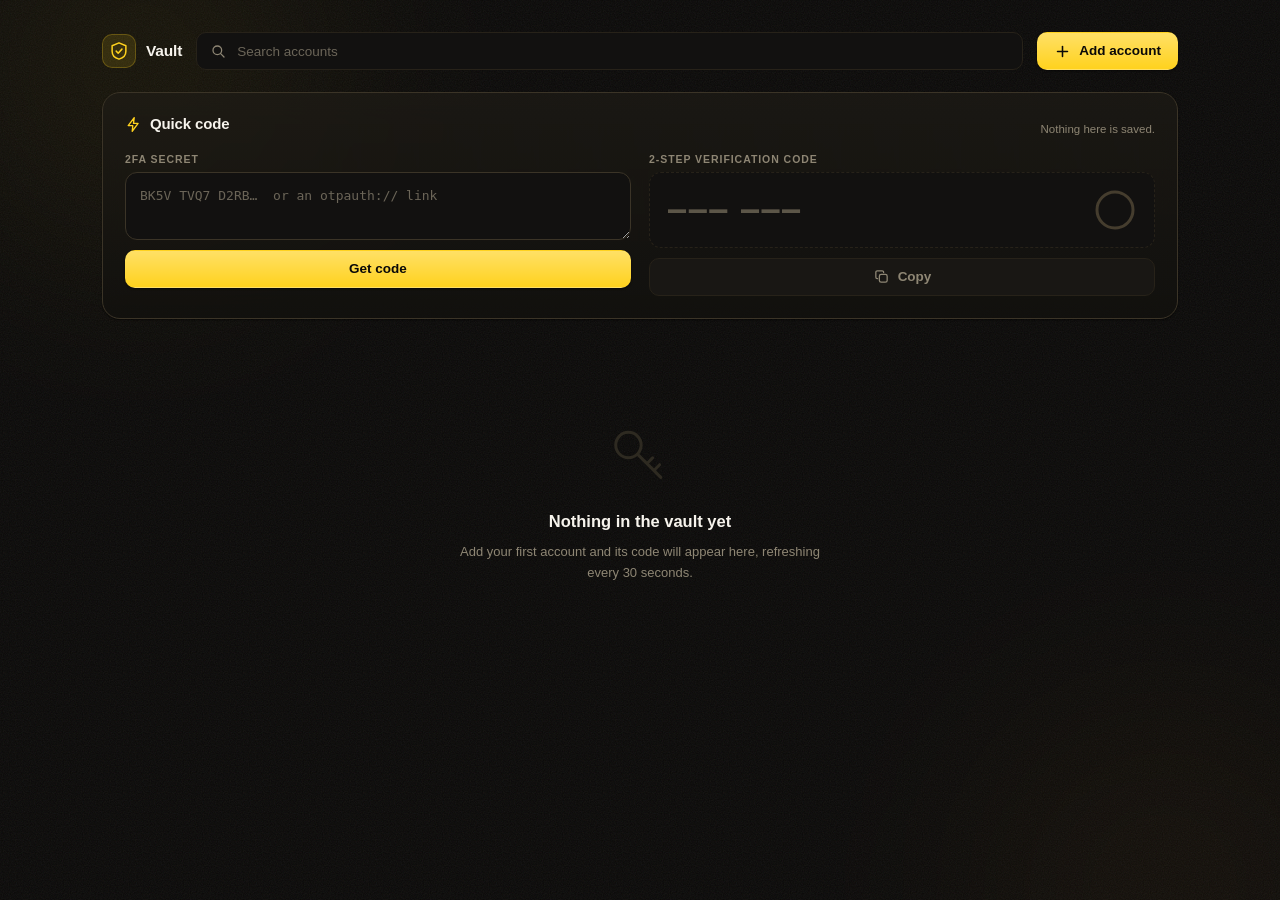
==== app.html @ 2c4a3809 "Add files via upload" ====
<!doctype html>
<html lang="en" data-theme="dark">
<head>
<meta charset="utf-8" />
<meta name="viewport" content="width=device-width, initial-scale=1, viewport-fit=cover" />
<meta name="color-scheme" content="dark" />
<meta name="referrer" content="no-referrer" />
<!-- Nothing here loads or sends anything. The CSP says so out loud so it stays
     that way: no remote scripts, no fonts, no images, and connect-src 'none'
     means a stray fetch() would be blocked by the browser, not just absent. -->
<meta http-equiv="Content-Security-Policy"
      content="default-src 'none'; script-src 'self'; style-src 'self'; img-src 'self' data:; connect-src 'none'; base-uri 'none'; form-action 'none'" />
<title>Vault — your 2FA codes</title>
<link rel="stylesheet" href="app.css" />
</head>
<body>

<!-- Ambient field. Two slow-drifting accent orbs and a grain wash: enough to
     stop a near-black page reading as flat, dim enough not to compete with the
     one thing on screen that is actually yellow. -->
<div class="ambient" aria-hidden="true">
  <span class="ambient__orb ambient__orb--a"></span>
  <span class="ambient__orb ambient__orb--b"></span>
  <span class="ambient__grain"></span>
</div>

<!-- ══ APP ═══════════════════════════════════════════════════════════════ -->
<div id="app" class="app">

  <header class="top">
    <a class="brand brand--link" href="index.html" title="Back to home">
      <span class="brand__mark" aria-hidden="true">
        <svg viewBox="0 0 32 32" fill="none"><path d="M16 3 27 7.5v8.9c0 6.6-4.5 10.9-11 12.6C9.5 27.3 5 23 5 16.4V7.5L16 3Z" stroke="currentColor" stroke-width="2.4" stroke-linejoin="round"/><path d="m11.5 16.2 3.2 3.3 6-6.5" stroke="currentColor" stroke-width="2.4" stroke-linecap="round" stroke-linejoin="round"/></svg>
      </span>
      <span class="brand__name">Vault</span>
    </a>

    <label class="search">
      <svg viewBox="0 0 24 24" fill="none" aria-hidden="true"><circle cx="11" cy="11" r="6.5" stroke="currentColor" stroke-width="1.9"/><line x1="16" y1="16" x2="21" y2="21" stroke="currentColor" stroke-width="1.9" stroke-linecap="round"/></svg>
      <input id="search" type="search" placeholder="Search accounts" spellcheck="false" />
    </label>

    <div class="top__actions">
      <button class="btn btn--primary" id="add-open">
        <svg viewBox="0 0 24 24" fill="none" aria-hidden="true"><line x1="12" y1="5" x2="12" y2="19" stroke="currentColor" stroke-width="2.2" stroke-linecap="round"/><line x1="5" y1="12" x2="19" y2="12" stroke="currentColor" stroke-width="2.2" stroke-linecap="round"/></svg>
        <span>Add account</span>
      </button>
    </div>
  </header>

  <!-- ══ QUICK CODE ══════════════════════════════════════════════════════ -->
  <!-- On the landing page itself, not behind a button. Paste a secret, get a
       code — the one thing most people arrive here to do, reachable without
       clicking anything first. Both halves are on screen from the start so the
       shape of the flow is visible before you commit to it. -->
  <section class="qp" id="quick">
    <header class="qp__head">
      <h2 class="qp__title">
        <svg viewBox="0 0 24 24" fill="none" aria-hidden="true"><path d="M13 2.5 4.5 13.5H11l-.8 8 8.3-11H12l1-8Z" stroke="currentColor" stroke-width="1.9" stroke-linejoin="round"/></svg>
        Quick code
      </h2>
      <span class="qp__note">Nothing here is saved.</span>
    </header>

    <form id="quick-form" autocomplete="off">
      <div class="qp__grid">
        <div class="qp__col">
          <label class="field">
            <span class="field__label">2FA secret</span>
            <span class="field__wrap">
              <textarea id="q-secret" class="field__input field__input--area" rows="2" spellcheck="false"
                        placeholder="BK5V TVQ7 D2RB…  or an otpauth:// link"></textarea>
            </span>
          </label>
          <button class="btn btn--primary btn--block" id="q-submit" type="submit">Get code</button>
        </div>

        <div class="qp__col">
          <span class="field__label">2-step verification code</span>
          <div class="qout is-idle" id="q-out">
            <div class="qout__row">
              <div class="code code--big" id="q-code"></div>
              <div class="ring" id="q-ring">
                <svg viewBox="0 0 42 42">
                  <circle class="ring__track" cx="21" cy="21" r="18" fill="none" stroke-width="3"/>
                  <circle class="ring__bar" cx="21" cy="21" r="18" fill="none" stroke-width="3" stroke-dasharray="113.09733552923255" stroke-dashoffset="0"/>
                </svg>
                <span class="ring__n"></span>
              </div>
            </div>
            <!-- Width comes from a class, not a style attribute: this page's CSP
                 sets style-src 'self', which drops inline style attributes. -->
            <button type="button" class="btn btn--primary btn--block" id="q-copy" disabled>
              <svg viewBox="0 0 24 24" fill="none" aria-hidden="true"><rect x="9" y="9" width="11" height="11" rx="2.5" stroke="currentColor" stroke-width="1.8"/><path d="M15 6.5V6a2 2 0 0 0-2-2H6a2 2 0 0 0-2 2v7a2 2 0 0 0 2 2h.5" stroke="currentColor" stroke-width="1.8" stroke-linecap="round"/></svg>
              <span id="q-copy-label">Copy</span>
            </button>
          </div>
        </div>
      </div>

      <p class="err" id="q-err" role="alert" hidden></p>
    </form>
  </section>

  <h2 class="sectionhead" id="saved-head">Saved accounts</h2>
  <main class="grid" id="grid"></main>

  <div class="empty" id="empty" hidden>
    <div class="empty__art" aria-hidden="true">
      <!-- A key, not a padlock. The padlock that was here implied the app locks,
           which it no longer does — the icon was promising a screen that
           doesn't exist. -->
      <svg viewBox="0 0 64 64" fill="none"><circle cx="22" cy="26" r="11" stroke="currentColor" stroke-width="2.6"/><path d="m30 34 20 20M44 48l5-5M38 42l5-5" stroke="currentColor" stroke-width="2.6" stroke-linecap="round"/></svg>
    </div>
    <h2 id="empty-title">Nothing in the vault yet</h2>
    <p id="empty-sub">Add your first account and its code will appear here, refreshing every 30 seconds.</p>
  </div>

</div>

<!-- ══ ADD SHEET ═════════════════════════════════════════════════════════ -->
<div class="scrim" id="scrim" hidden></div>
<section class="sheet" id="sheet" hidden role="dialog" aria-modal="true" aria-labelledby="sheet-title">
  <form id="add-form" autocomplete="off">
    <header class="sheet__head">
      <h2 id="sheet-title">Add account</h2>
      <button type="button" class="btn btn--icon btn--ghost" id="add-close" aria-label="Close">
        <svg viewBox="0 0 24 24" fill="none" aria-hidden="true"><line x1="6" y1="6" x2="18" y2="18" stroke="currentColor" stroke-width="2.2" stroke-linecap="round"/><line x1="18" y1="6" x2="6" y2="18" stroke="currentColor" stroke-width="2.2" stroke-linecap="round"/></svg>
      </button>
    </header>

    <label class="field">
      <span class="field__label">Secret key or otpauth:// link</span>
      <span class="field__wrap">
        <textarea id="secret" class="field__input field__input--area" rows="2" spellcheck="false"
                  placeholder="JBSWY3DPEHPK3PXP  —  or paste the whole otpauth://totp/… link"></textarea>
      </span>
      <span class="field__hint">Spaces and lower case are fine. Pasting the link fills in the name for you.</span>
    </label>

    <div class="row">
      <label class="field">
        <span class="field__label">Service</span>
        <span class="field__wrap"><input id="issuer" class="field__input" placeholder="OpenAI" spellcheck="false" /></span>
      </label>
      <label class="field">
        <span class="field__label">Account</span>
        <span class="field__wrap"><input id="account" class="field__input" placeholder="you@example.com" spellcheck="false" /></span>
      </label>
    </div>

    <!-- Live proof the secret is right, before it is ever saved: if this shows
         a code that matches the app you are migrating from, the entry is good. -->
    <div class="preview" id="preview" data-state="idle">
      <span class="preview__label" id="preview-label">Preview</span>
      <span class="preview__code" id="preview-code">– – –  – – –</span>
    </div>

    <p class="err" id="add-err" role="alert" hidden></p>

    <footer class="sheet__foot">
      <button type="button" class="btn btn--ghost" id="add-cancel">Cancel</button>
      <button type="submit" class="btn btn--primary" id="add-save" disabled>Save to vault</button>
    </footer>
  </form>
</section>

<div class="toast" id="toast" role="status" aria-live="polite" hidden></div>

<script type="module" src="app.js"></script>
</body>
</html>
---- app.css ----
/* Vault — visual system
 *
 * Black and yellow. The rule the whole sheet follows: yellow is the only
 * chromatic thing on screen, so it always means "this is the signal" — the
 * code itself, the primary action, focus. Everything else is a warm neutral
 * ramp. Greys with a little of the accent's hue in them, not blue-leaning
 * slate, so the yellow reads as belonging to the surface rather than dropped
 * onto it.
 */

:root {
  --bg: #0a0908;
  --surface: #121110;
  --surface-2: #191714;
  --surface-3: #221f1a;
  --surface-4: #2e2a21;

  --border: #272219;
  --border-strong: #3b3427;

  --text: #f7f4ed;
  --text-dim: #bdb6a7;
  --muted: #8e8674;

  --accent: #ffd21e;
  --accent-hover: #ffe066;
  --accent-press: #e6bb00;
  --accent-soft: rgba(255, 210, 30, .12);
  --accent-mid: rgba(255, 210, 30, .24);
  --accent-ring: rgba(255, 210, 30, .38);
  --on-accent: #0a0908;

  --danger: #e0524a;
  --danger-soft: rgba(224, 82, 74, .14);

  --radius: 12px;
  --radius-lg: 18px;
  --radius-xl: 26px;

  --shadow-sm: 0 1px 2px rgba(0, 0, 0, .5);
  --shadow-md: 0 10px 30px rgba(0, 0, 0, .55);
  --shadow-pop: 0 26px 70px rgba(0, 0, 0, .7);
  --glow: 0 8px 34px rgba(255, 210, 30, .22);

  /* One easing everywhere. A single spring curve is most of why a set of
     unrelated animations reads as one product. */
  --ease: cubic-bezier(.22, 1, .36, 1);
  --ease-spring: cubic-bezier(.3, 1.4, .4, 1);

  --font: -apple-system, BlinkMacSystemFont, "Segoe UI", Roboto, "Helvetica Neue", Arial, sans-serif;
  --font-mono: ui-monospace, "SF Mono", "Cascadia Mono", "Segoe UI Mono", "Roboto Mono", Menlo, monospace;
}

* { box-sizing: border-box; }

html, body { height: 100%; }

body {
  margin: 0;
  background: var(--bg);
  color: var(--text);
  font: 400 14px/1.5 var(--font);
  -webkit-font-smoothing: antialiased;
  overflow-x: hidden;
}

/* ── Ambient field ─────────────────────────────────────────────────────── */

.ambient { position: fixed; inset: 0; z-index: 0; overflow: hidden; pointer-events: none; }

.ambient__orb {
  position: absolute;
  width: 46vmax; height: 46vmax;
  border-radius: 50%;
  filter: blur(90px);
  opacity: .5;
}
.ambient__orb--a {
  top: -18vmax; left: -12vmax;
  background: radial-gradient(circle, rgba(255, 210, 30, .16), transparent 68%);
  animation: drift-a 34s var(--ease) infinite alternate;
}
.ambient__orb--b {
  bottom: -22vmax; right: -14vmax;
  background: radial-gradient(circle, rgba(255, 160, 30, .11), transparent 68%);
  animation: drift-b 44s var(--ease) infinite alternate;
}
@keyframes drift-a { to { transform: translate3d(14vmax, 9vmax, 0) scale(1.18); } }
@keyframes drift-b { to { transform: translate3d(-12vmax, -8vmax, 0) scale(1.12); } }

/* Grain. Without it the big blurred gradients band visibly on an OLED-ish
   near-black; the noise is what breaks the banding up. */
.ambient__grain {
  position: absolute; inset: -50%;
  opacity: .16;
  background-image: url("data:image/svg+xml,%3Csvg xmlns='http://www.w3.org/2000/svg' width='120' height='120'%3E%3Cfilter id='n'%3E%3CfeTurbulence type='fractalNoise' baseFrequency='.85' numOctaves='3'/%3E%3C/filter%3E%3Crect width='120' height='120' filter='url(%23n)' opacity='.5'/%3E%3C/svg%3E");
}

/* ── Primitives ────────────────────────────────────────────────────────── */

.btn {
  position: relative;
  display: inline-flex; align-items: center; justify-content: center; gap: 8px;
  padding: 0 16px; height: 38px;
  border: 1px solid var(--border-strong);
  border-radius: 10px;
  background: var(--surface-2);
  color: var(--text);
  font: 600 13.5px/1 var(--font);
  cursor: pointer;
  overflow: hidden;
  transition: transform .18s var(--ease), background .18s var(--ease),
              border-color .18s var(--ease), box-shadow .22s var(--ease), color .18s var(--ease);
}
.btn svg { width: 17px; height: 17px; flex: none; }
.btn:hover { background: var(--surface-3); border-color: var(--accent-mid); transform: translateY(-1px); }
.btn:active { transform: translateY(0) scale(.98); }
.btn:focus-visible { outline: none; box-shadow: 0 0 0 3px var(--accent-ring); }
.btn:disabled { opacity: .4; cursor: not-allowed; transform: none; }

.btn--primary {
  background: linear-gradient(180deg, var(--accent-hover), var(--accent));
  border-color: transparent;
  color: var(--on-accent);
  box-shadow: var(--shadow-sm);
}
.btn--primary:hover:not(:disabled) {
  background: linear-gradient(180deg, #ffe887, var(--accent-hover));
  box-shadow: var(--glow);
}
.btn--primary:active:not(:disabled) { background: var(--accent-press); }

/* A disabled primary drops the fill entirely instead of fading it. Yellow at
   40% opacity over a dark surface turns muddy olive, which reads as a broken
   button rather than one that is simply not available yet. */
.btn--primary:disabled {
  opacity: 1;
  background: var(--surface-2);
  border-color: var(--border);
  color: var(--muted);
  box-shadow: none;
}

/* The sheen. A light band swept across on hover — the single cheapest thing
   that makes a flat fill read as a physical surface. */
.btn--primary::after {
  content: "";
  position: absolute; top: 0; bottom: 0; left: -60%;
  width: 45%;
  background: linear-gradient(100deg, transparent, rgba(255, 255, 255, .55), transparent);
  transform: skewX(-18deg);
  opacity: 0;
}
.btn--primary:hover:not(:disabled)::after { animation: sheen .75s var(--ease); }
@keyframes sheen {
  from { left: -60%; opacity: .9; }
  to   { left: 130%; opacity: 0; }
}

.btn--block { width: 100%; }
.btn--icon { width: 38px; padding: 0; }
.btn--ghost { background: transparent; border-color: var(--border); color: var(--text-dim); }
.btn--ghost:hover { background: var(--surface-2); color: var(--text); }

/* Fields */
.field { display: block; margin-bottom: 14px; }
.field__label {
  display: block; margin-bottom: 7px;
  font: 600 10.5px/1 var(--font);
  letter-spacing: .09em; text-transform: uppercase;
  color: var(--muted);
  transition: color .18s var(--ease);
}
.field:focus-within .field__label { color: var(--accent); }

.field__wrap {
  position: relative;
  display: flex; align-items: center;
  background: var(--surface);
  border: 1px solid var(--border-strong);
  border-radius: var(--radius);
  transition: border-color .18s var(--ease), box-shadow .22s var(--ease), background .18s var(--ease);
}
.field__wrap:hover { border-color: var(--surface-4); }
.field:focus-within .field__wrap {
  border-color: var(--accent);
  background: var(--surface-2);
  box-shadow: 0 0 0 4px var(--accent-soft);
}

.field__input {
  flex: 1; min-width: 0;
  padding: 0 14px; height: 44px;
  border: 0; background: none;
  color: var(--text);
  font: 400 14px/1 var(--font);
}
.field__input:focus { outline: none; }
.field__input::placeholder { color: #6b6558; }
.field__input--area {
  height: auto; padding: 13px 14px;
  font-family: var(--font-mono); font-size: 13px; line-height: 1.55;
  resize: vertical;
}
.field__hint { display: block; margin-top: 7px; font-size: 12px; color: var(--muted); }

.err {
  margin: 0 0 12px;
  padding: 9px 12px;
  border-radius: 9px;
  background: var(--danger-soft);
  border: 1px solid rgba(224, 82, 74, .3);
  color: #ffb4ae;
  font-size: 12.5px;
  animation: shake .4s var(--ease);
}
@keyframes shake {
  10%, 90% { transform: translateX(-2px); }
  30%, 70% { transform: translateX(3px); }
  50% { transform: translateX(-3px); }
}

@keyframes rise {
  from { opacity: 0; transform: translateY(18px) scale(.97); }
}

/* ── Quick code (on the page, not in a dialog) ─────────────────────────── */

.qp {
  margin-bottom: 26px;
  padding: 20px 22px 22px;
  background: linear-gradient(180deg, rgba(31, 28, 22, .7), rgba(18, 17, 14, .8));
  border: 1px solid var(--border-strong);
  border-radius: var(--radius-lg);
  box-shadow: var(--shadow-sm);
  backdrop-filter: blur(14px);
  animation: rise .5s var(--ease) both;
}

.qp__head { display: flex; align-items: baseline; justify-content: space-between; gap: 12px; margin-bottom: 16px; }
.qp__title {
  display: flex; align-items: center; gap: 8px;
  margin: 0;
  font-size: 15px; font-weight: 650; letter-spacing: -.01em;
}
.qp__title svg { width: 17px; height: 17px; color: var(--accent); }
.qp__note { font-size: 11.5px; color: var(--muted); }

/* Two columns on a desktop: the secret goes in on the left, the code comes out
   on the right. Both halves visible at once, and the panel stays short enough
   that the saved accounts below it are still on screen. */
.qp__grid { display: grid; grid-template-columns: 1fr 1fr; gap: 18px; align-items: start; }
@media (max-width: 720px) { .qp__grid { grid-template-columns: 1fr; gap: 14px; } }

.qp__col { min-width: 0; }
.qp__col .field { margin-bottom: 10px; }
.qp .err { margin: 14px 0 0; }

/* No top border or offset: this is a column beside the input now, not a
   section stacked under it. The rule left over from the stacked layout drew a
   stray line and pushed the code box below its own label. */
.qout { margin: 0; }

/* Waiting for a secret: present, clearly inert. */
.qout.is-idle .qout__row { border-color: var(--border); border-style: dashed; }
.qout.is-idle .code { color: #5c5648; }
.qout.is-idle .ring__bar { stroke: transparent; }
.qout__row {
  display: flex; align-items: center; justify-content: space-between; gap: 14px;
  /* 7px top matches .field__label's own margin-bottom, so the code box and the
     secret box beside it start on the same line. */
  margin: 7px 0 10px; padding: 16px 18px;
  background: var(--surface);
  border: 1px solid var(--accent-mid);
  border-radius: var(--radius);
}
.code--big { font-size: 34px; }

/* Same warning the cards give in their last five seconds. */
.qout.is-expiring .qout__row { border-color: rgba(224, 82, 74, .4); }
.qout.is-expiring .ring__bar { stroke: var(--danger); }
.qout.is-expiring .ring__n { color: var(--danger); }
.qout.is-expiring .ring { animation: pulse 1s ease-in-out infinite; }

/* ── App shell ─────────────────────────────────────────────────────────── */

.app { position: relative; z-index: 1; max-width: 1120px; margin: 0 auto; padding: 22px 22px 80px; }

.sectionhead {
  margin: 0 0 12px;
  font: 600 10.5px/1 var(--font);
  letter-spacing: .09em; text-transform: uppercase;
  color: var(--muted);
}
.sectionhead[hidden] { display: none; }

.top {
  display: flex; align-items: center; gap: 14px;
  padding: 10px 0 22px;
  animation: rise .5s var(--ease) both;
}

.brand { display: flex; align-items: center; gap: 10px; flex: none; }
.brand--link { text-decoration: none; color: inherit; }
.brand__mark { display: grid; place-items: center; width: 34px; height: 34px; border-radius: 10px; background: var(--accent-soft); border: 1px solid var(--accent-mid); color: var(--accent); }
.brand__mark svg { width: 20px; height: 20px; }
.brand__name { font-size: 15.5px; font-weight: 650; letter-spacing: -.01em; }

.search {
  flex: 1; min-width: 0;
  display: flex; align-items: center; gap: 9px;
  height: 38px; padding: 0 13px;
  background: var(--surface);
  border: 1px solid var(--border);
  border-radius: 10px;
  color: var(--muted);
  transition: border-color .18s var(--ease), box-shadow .22s var(--ease), background .18s var(--ease);
}
.search:focus-within { border-color: var(--accent); background: var(--surface-2); box-shadow: 0 0 0 4px var(--accent-soft); color: var(--accent); }
.search svg { width: 16px; height: 16px; flex: none; }
.search input {
  flex: 1; min-width: 0;
  border: 0; background: none; color: var(--text);
  font: 400 13.5px/1 var(--font);
}
.search input:focus { outline: none; }
.search input::placeholder { color: #6b6558; }
.search input::-webkit-search-cancel-button { -webkit-appearance: none; }

.top__actions { display: flex; gap: 8px; flex: none; }

/* On a phone all four things cannot share one row: the search box got squeezed
   to about six characters wide. Brand and buttons keep the top row; search
   takes the full width of its own row underneath. */
@media (max-width: 620px) {
  .top { flex-wrap: wrap; }
  .brand { flex: 1; }
  .search { order: 3; flex-basis: 100%; height: 40px; }
  /* Scoped to the header only — the Unlock, Get code and Copy buttons all keep
     their labels, which are the whole point of those buttons. */
  .top__actions .btn span { display: none; }   /* "Add account" becomes just the + */
  .top__actions .btn { width: 38px; padding: 0; }
}

/* ── Cards ─────────────────────────────────────────────────────────────── */

.grid {
  display: grid;
  grid-template-columns: repeat(auto-fill, minmax(292px, 1fr));
  gap: 14px;
}

.card {
  position: relative;
  padding: 16px 18px 14px;
  background: linear-gradient(180deg, rgba(29, 26, 21, .72), rgba(17, 16, 14, .82));
  border: 1px solid var(--border-strong);
  border-radius: var(--radius-lg);
  box-shadow: var(--shadow-sm);
  cursor: pointer;
  overflow: hidden;
  backdrop-filter: blur(14px);
  transition: transform .25s var(--ease), border-color .25s var(--ease), box-shadow .3s var(--ease);
  /* Staggered entrance, --i set per card in JS. */
  animation: card-in .5s var(--ease) both;
  animation-delay: calc(var(--i, 0) * 45ms);
}
@keyframes card-in { from { opacity: 0; transform: translateY(14px) scale(.98); } }

.card:hover { transform: translateY(-3px); border-color: var(--accent-mid); box-shadow: var(--shadow-md); }
.card:active { transform: translateY(-1px) scale(.995); }
.card:focus-visible { outline: none; border-color: var(--accent); box-shadow: 0 0 0 3px var(--accent-ring); }

/* A soft light that tracks the cursor — --mx/--my are written by JS on
   pointermove. Makes the card feel lit rather than merely highlighted. */
.card::before {
  content: "";
  position: absolute; inset: 0;
  background: radial-gradient(340px circle at var(--mx, 50%) var(--my, 0%), rgba(255, 210, 30, .1), transparent 62%);
  opacity: 0;
  transition: opacity .3s var(--ease);
  pointer-events: none;
}
.card:hover::before { opacity: 1; }

.card__head { display: flex; align-items: center; gap: 11px; margin-bottom: 15px; }

.card__mono {
  display: grid; place-items: center;
  width: 34px; height: 34px; flex: none;
  border-radius: 10px;
  background: var(--surface-3);
  border: 1px solid var(--border-strong);
  font: 700 12.5px/1 var(--font);
  color: var(--accent);
  letter-spacing: .02em;
}

.card__id { flex: 1; min-width: 0; }
.card__issuer {
  display: block;
  font-size: 13.5px; font-weight: 600;
  white-space: nowrap; overflow: hidden; text-overflow: ellipsis;
}
.card__acct {
  display: block;
  font-size: 11.5px; color: var(--muted);
  white-space: nowrap; overflow: hidden; text-overflow: ellipsis;
}

.card__del {
  display: grid; place-items: center;
  width: 28px; height: 28px; flex: none;
  border: 0; border-radius: 8px;
  background: none; color: var(--muted);
  cursor: pointer;
  opacity: 0;
  transition: opacity .2s var(--ease), background .2s var(--ease), color .2s var(--ease);
}
.card__del svg { width: 15px; height: 15px; }
.card:hover .card__del, .card__del:focus-visible { opacity: 1; }
.card__del:hover { background: var(--danger-soft); color: var(--danger); }
.card__del.is-arm { opacity: 1; background: var(--danger); color: #fff; width: auto; padding: 0 10px; font: 600 11px/1 var(--font); }

.card__body { display: flex; align-items: center; justify-content: space-between; gap: 14px; }

/* The code. Tabular figures and a fixed per-digit width, because a 6-digit
   number that reflows as it changes is the difference between "a readout" and
   "text that happens to be numeric". */
.code {
  display: flex; align-items: baseline; gap: 2px;
  font: 600 30px/1 var(--font-mono);
  letter-spacing: .01em;
  font-variant-numeric: tabular-nums;
  color: var(--text);
  transition: color .3s var(--ease);
}
.code__d {
  display: inline-block;
  width: .62em; text-align: center;
}
.code__gap { width: .3em; }
/* Each digit rolls independently, staggered left-to-right, so a code change
   sweeps across instead of blinking all at once. */
.code__d.is-roll { animation: roll .42s var(--ease); }
@keyframes roll {
  0%   { transform: translateY(-.42em); opacity: 0; filter: blur(3px); }
  60%  { filter: blur(0); }
  100% { transform: none; opacity: 1; }
}
/* The code itself does NOT change colour when the window is nearly up. It was
   yellow here, but yellow is this page's "normal, good" accent everywhere
   else, so it did not read as a warning — and it fought the red ring beside
   it. One warning colour, in one place: the ring. The digits stay maximally
   readable, which is what you actually need in the last two seconds. */

/* Countdown ring */
.ring { position: relative; width: 42px; height: 42px; flex: none; }
.ring svg { width: 42px; height: 42px; transform: rotate(-90deg); }
/* The track has to stay clearly visible. The bar depletes as the window runs
   out, so in the last seconds it is a stub — against an invisible track that
   reads as a rendering glitch rather than "nearly expired". */
.ring__track { stroke: #453d2e; }
.ring__bar {
  stroke: var(--accent);
  stroke-linecap: round;
  transition: stroke .3s var(--ease);
}
.card.is-expiring .ring__bar { stroke: var(--danger); }
.ring__n {
  position: absolute; inset: 0;
  display: grid; place-items: center;
  font: 600 12px/1 var(--font-mono);
  font-variant-numeric: tabular-nums;
  color: var(--text-dim);
  transition: color .3s var(--ease);
}
.card.is-expiring .ring__n { color: var(--danger); }
.card.is-expiring .ring { animation: pulse 1s ease-in-out infinite; }
@keyframes pulse { 50% { transform: scale(1.07); } }

.card__foot {
  margin-top: 12px; padding-top: 10px;
  border-top: 1px solid var(--border);
  font-size: 11px; color: var(--muted);
  display: flex; align-items: center; gap: 6px;
  transition: color .2s var(--ease);
}
.card:hover .card__foot { color: var(--text-dim); }
.card__foot svg { width: 13px; height: 13px; }

/* Copy confirmation: the whole card flashes accent once and the footer swaps
   to a tick. Feedback at the size of the thing you clicked. */
.card.is-copied { border-color: var(--accent); box-shadow: var(--glow); }
.card.is-copied .card__foot { color: var(--accent); }
.card.is-copied::after {
  content: "";
  position: absolute; inset: 0;
  background: var(--accent-soft);
  animation: flash .6s var(--ease) forwards;
  pointer-events: none;
}
@keyframes flash { to { opacity: 0; } }

/* ── Empty state ───────────────────────────────────────────────────────── */

.empty { padding: 70px 20px; text-align: center; animation: rise .5s var(--ease) both; }
.empty[hidden] { display: none; }
.empty__art { width: 74px; height: 74px; margin: 0 auto 20px; color: var(--surface-4); }
.empty__art svg { width: 100%; height: 100%; }
.empty h2 { margin: 0 0 8px; font-size: 16.5px; font-weight: 620; }
.empty p { margin: 0 auto; max-width: 380px; font-size: 13px; color: var(--muted); line-height: 1.6; }

/* ── Sheet ─────────────────────────────────────────────────────────────── */

.scrim {
  position: fixed; inset: 0; z-index: 40;
  background: rgba(6, 5, 4, .68);
  backdrop-filter: blur(4px);
  animation: fade .25s var(--ease) both;
}
.scrim[hidden] { display: none; }
@keyframes fade { from { opacity: 0; } }

.sheet {
  position: fixed; z-index: 41;
  left: 50%; top: 50%;
  width: min(520px, calc(100vw - 32px));
  max-height: calc(100dvh - 48px);
  overflow-y: auto;
  padding: 24px;
  background: linear-gradient(180deg, rgba(32, 29, 23, .96), rgba(18, 17, 15, .98));
  border: 1px solid var(--border-strong);
  border-radius: var(--radius-xl);
  box-shadow: var(--shadow-pop), inset 0 1px 0 rgba(255, 255, 255, .06);
  backdrop-filter: blur(24px);
  transform: translate(-50%, -50%);
  animation: sheet-in .42s var(--ease-spring) both;
}
.sheet[hidden] { display: none; }
@keyframes sheet-in {
  from { opacity: 0; transform: translate(-50%, calc(-50% + 22px)) scale(.95); }
}

.sheet__head { display: flex; align-items: center; justify-content: space-between; margin-bottom: 20px; }
.sheet__head h2 { margin: 0; font-size: 17px; font-weight: 650; letter-spacing: -.01em; }
.sheet__foot { display: flex; justify-content: flex-end; gap: 9px; margin-top: 20px; }

.row { display: grid; grid-template-columns: 1fr 1fr; gap: 12px; }
@media (max-width: 480px) { .row { grid-template-columns: 1fr; } }

.preview {
  display: flex; align-items: center; justify-content: space-between; gap: 12px;
  margin: 4px 0 14px; padding: 14px 16px;
  border: 1px dashed var(--border-strong);
  border-radius: var(--radius);
  background: var(--surface);
  transition: border-color .25s var(--ease), background .25s var(--ease);
}
.preview[data-state="ok"] { border-style: solid; border-color: var(--accent-mid); background: var(--accent-soft); }
.preview[data-state="bad"] { border-style: solid; border-color: rgba(224, 82, 74, .34); background: var(--danger-soft); }
.preview__label { font: 600 10.5px/1 var(--font); letter-spacing: .09em; text-transform: uppercase; color: var(--muted); }
.preview[data-state="ok"] .preview__label { color: var(--accent); }
.preview__code {
  font: 600 22px/1 var(--font-mono);
  font-variant-numeric: tabular-nums;
  letter-spacing: .06em;
  color: var(--muted);
}
.preview[data-state="ok"] .preview__code { color: var(--text); }

/* ── Toast ─────────────────────────────────────────────────────────────── */

.toast {
  position: fixed; z-index: 60;
  left: 50%; bottom: 30px;
  display: flex; align-items: center; gap: 9px;
  padding: 11px 18px;
  background: var(--surface-3);
  border: 1px solid var(--accent-mid);
  border-radius: 999px;
  box-shadow: var(--shadow-pop);
  font-size: 13px; font-weight: 550;
  transform: translateX(-50%);
  animation: toast-in .38s var(--ease-spring) both;
}
.toast[hidden] { display: none; }
.toast svg { width: 16px; height: 16px; color: var(--accent); }
@keyframes toast-in { from { opacity: 0; transform: translate(-50%, 16px) scale(.92); } }
.toast.is-out { animation: toast-out .25s var(--ease) forwards; }
@keyframes toast-out { to { opacity: 0; transform: translate(-50%, 10px) scale(.96); } }

/* ── Motion preference ─────────────────────────────────────────────────── */
/* Movement here is decorative — the countdown ring and the code text carry
   every piece of real information on their own. So it all goes. */
@media (prefers-reduced-motion: reduce) {
  *, *::before, *::after {
    animation-duration: .01ms !important;
    animation-iteration-count: 1 !important;
    transition-duration: .01ms !important;
  }
  .card:hover { transform: none; }
}
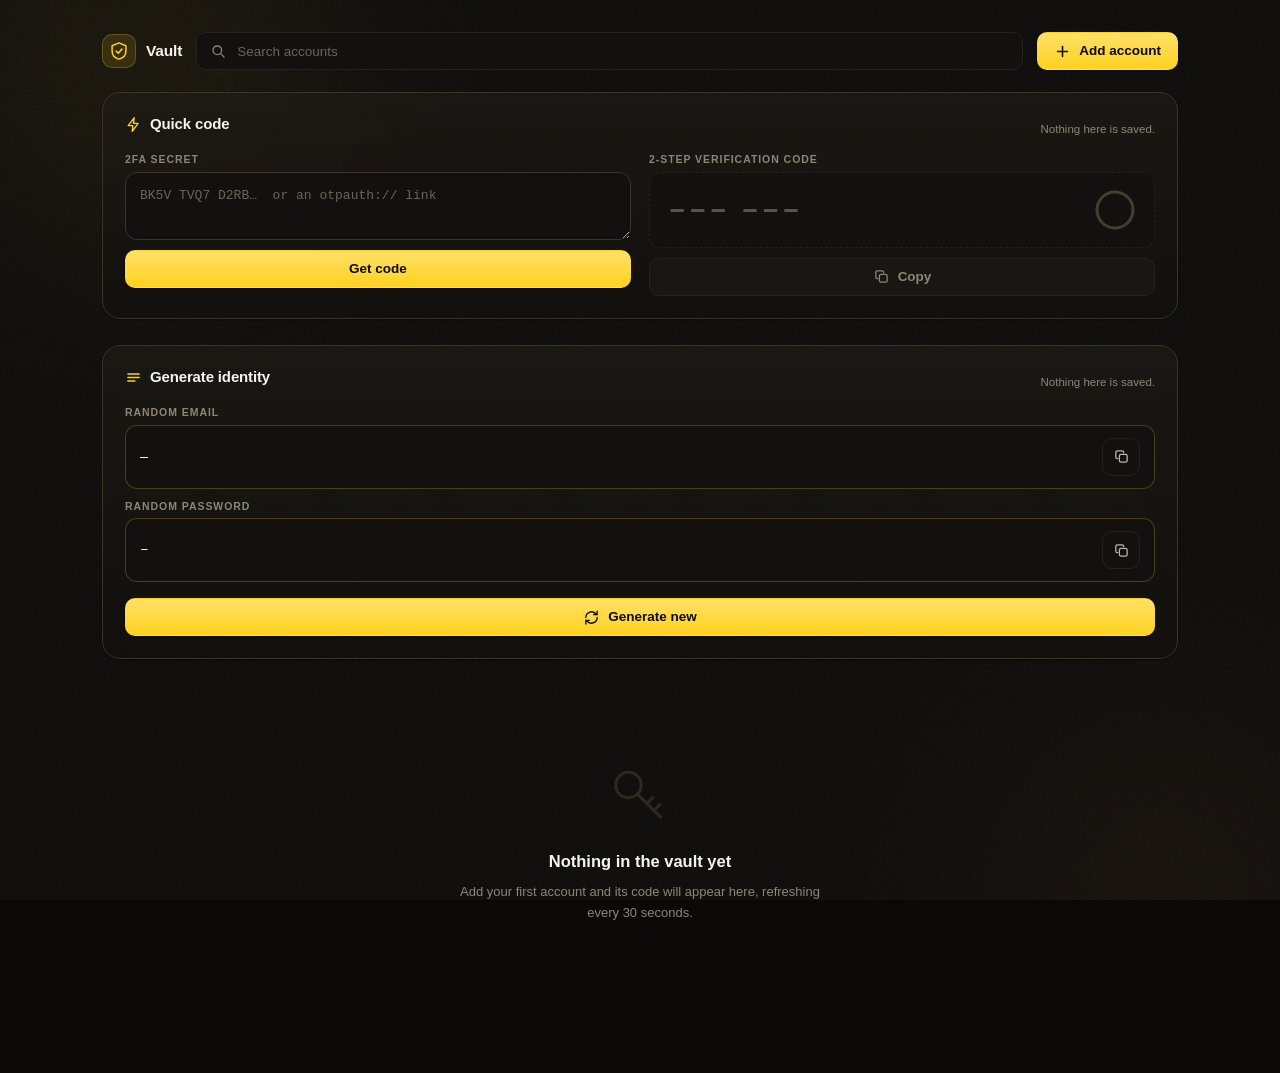
==== commit c500f961: "Update app.html" ====
--- a/app.html
+++ b/app.html
@@ -102,6 +102,44 @@
     </form>
   </section>
 
+  <!-- ══ GENERATOR ═══════════════════════════════════════════════════════ -->
+  <!-- Random email + password, for filling a signup form. Same as everything
+       else here: made locally, nothing saved, nothing sent. -->
+  <section class="qp" id="gen">
+    <header class="qp__head">
+      <h2 class="qp__title">
+        <svg viewBox="0 0 24 24" fill="none" aria-hidden="true"><path d="M4 7h16M4 12h16M4 17h10" stroke="currentColor" stroke-width="1.9" stroke-linecap="round"/></svg>
+        Generate identity
+      </h2>
+      <span class="qp__note">Nothing here is saved.</span>
+    </header>
+
+    <div class="gen__row">
+      <span class="field__label">Random email</span>
+      <div class="gen__field">
+        <span class="gen__val" id="gen-email">–</span>
+        <button type="button" class="btn btn--ghost btn--icon gen__copy" id="gen-email-copy" aria-label="Copy email">
+          <svg viewBox="0 0 24 24" fill="none" aria-hidden="true"><rect x="9" y="9" width="11" height="11" rx="2.5" stroke="currentColor" stroke-width="1.8"/><path d="M15 6.5V6a2 2 0 0 0-2-2H6a2 2 0 0 0-2 2v7a2 2 0 0 0 2 2h.5" stroke="currentColor" stroke-width="1.8" stroke-linecap="round"/></svg>
+        </button>
+      </div>
+    </div>
+
+    <div class="gen__row">
+      <span class="field__label">Random password</span>
+      <div class="gen__field">
+        <span class="gen__val gen__val--mono" id="gen-pass">–</span>
+        <button type="button" class="btn btn--ghost btn--icon gen__copy" id="gen-pass-copy" aria-label="Copy password">
+          <svg viewBox="0 0 24 24" fill="none" aria-hidden="true"><rect x="9" y="9" width="11" height="11" rx="2.5" stroke="currentColor" stroke-width="1.8"/><path d="M15 6.5V6a2 2 0 0 0-2-2H6a2 2 0 0 0-2 2v7a2 2 0 0 0 2 2h.5" stroke="currentColor" stroke-width="1.8" stroke-linecap="round"/></svg>
+        </button>
+      </div>
+    </div>
+
+    <button class="btn btn--primary btn--block" id="gen-new" type="button">
+      <svg viewBox="0 0 24 24" fill="none" aria-hidden="true"><path d="M4 12a8 8 0 0 1 13.7-5.6L20 8M20 3v5h-5M20 12a8 8 0 0 1-13.7 5.6L4 16M4 21v-5h5" stroke="currentColor" stroke-width="1.9" stroke-linecap="round" stroke-linejoin="round"/></svg>
+      Generate new
+    </button>
+  </section>
+
   <h2 class="sectionhead" id="saved-head">Saved accounts</h2>
   <main class="grid" id="grid"></main>
 
--- a/app.css
+++ b/app.css
@@ -281,6 +281,28 @@
 .qout.is-expiring .ring__bar { stroke: var(--danger); }
 .qout.is-expiring .ring__n { color: var(--danger); }
 .qout.is-expiring .ring { animation: pulse 1s ease-in-out infinite; }
+
+/* ── Generator ─────────────────────────────────────────────────────────── */
+
+.gen__row { margin-bottom: 12px; }
+.gen__field {
+  display: flex; align-items: center; gap: 8px;
+  margin-top: 7px; padding: 12px 14px;
+  background: var(--surface);
+  border: 1px solid var(--accent-mid);
+  border-radius: var(--radius);
+}
+.gen__val {
+  flex: 1; min-width: 0;
+  font-size: 14.5px; color: var(--text);
+  overflow: hidden; text-overflow: ellipsis; white-space: nowrap;
+  user-select: all;
+}
+.gen__val--mono { font-family: var(--font-mono); letter-spacing: .02em; }
+.gen__copy { flex: none; }
+.gen__copy.is-copied { border-color: var(--accent); color: var(--accent); }
+#gen-new { margin-top: 4px; }
+#gen-new svg { width: 17px; height: 17px; }
 
 /* ── App shell ─────────────────────────────────────────────────────────── */
 
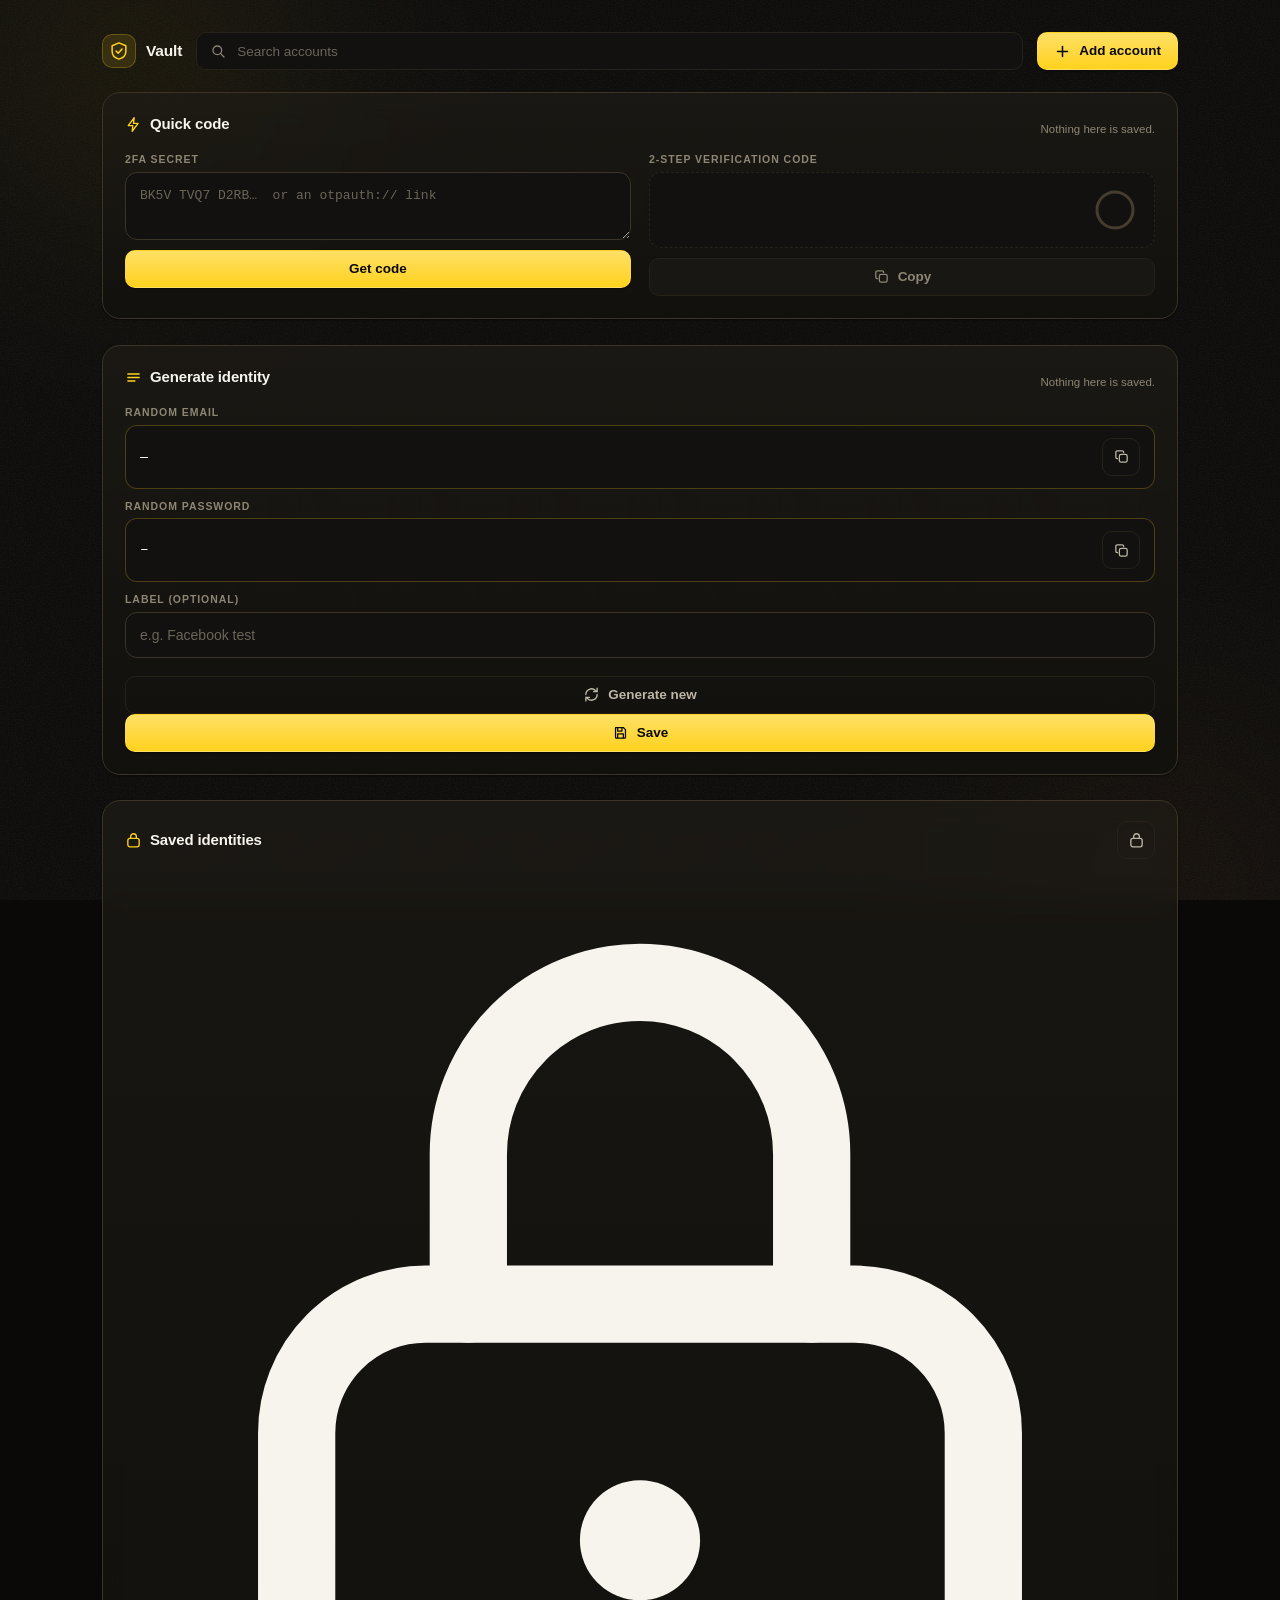
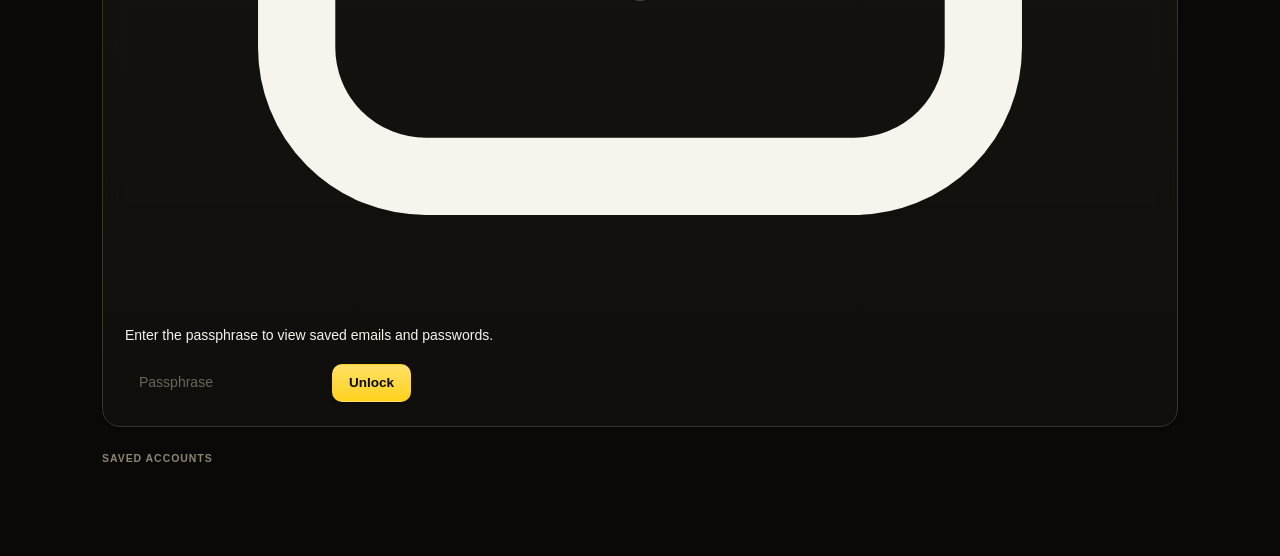
==== commit d343f947: "Update app.html" ====
--- a/app.html
+++ b/app.html
@@ -134,10 +134,53 @@
       </div>
     </div>
 
-    <button class="btn btn--primary btn--block" id="gen-new" type="button">
-      <svg viewBox="0 0 24 24" fill="none" aria-hidden="true"><path d="M4 12a8 8 0 0 1 13.7-5.6L20 8M20 3v5h-5M20 12a8 8 0 0 1-13.7 5.6L4 16M4 21v-5h5" stroke="currentColor" stroke-width="1.9" stroke-linecap="round" stroke-linejoin="round"/></svg>
-      Generate new
-    </button>
+    <label class="field">
+      <span class="field__label">Label (optional)</span>
+      <span class="field__wrap"><input id="gen-label" class="field__input" placeholder="e.g. Facebook test" spellcheck="false" /></span>
+    </label>
+
+    <div class="gen__actions">
+      <button class="btn btn--ghost btn--block" id="gen-new" type="button">
+        <svg viewBox="0 0 24 24" fill="none" aria-hidden="true"><path d="M4 12a8 8 0 0 1 13.7-5.6L20 8M20 3v5h-5M20 12a8 8 0 0 1-13.7 5.6L4 16M4 21v-5h5" stroke="currentColor" stroke-width="1.9" stroke-linecap="round" stroke-linejoin="round"/></svg>
+        Generate new
+      </button>
+      <button class="btn btn--primary btn--block" id="gen-save" type="button">
+        <svg viewBox="0 0 24 24" fill="none" aria-hidden="true"><path d="M5 5h11l3 3v11a1 1 0 0 1-1 1H6a1 1 0 0 1-1-1V5Z" stroke="currentColor" stroke-width="1.8" stroke-linejoin="round"/><path d="M8 5v5h6V5M8 20v-6h8v6" stroke="currentColor" stroke-width="1.8" stroke-linejoin="round"/></svg>
+        Save
+      </button>
+    </div>
+  </section>
+
+  <!-- ══ SAVED IDENTITIES ════════════════════════════════════════════════ -->
+  <!-- The kept email/password rows. Hidden behind a passphrase gate — casual
+       cover only, NOT encryption; the rows sit in localStorage in the clear. -->
+  <section class="qp" id="ids">
+    <header class="qp__head">
+      <h2 class="qp__title">
+        <svg viewBox="0 0 24 24" fill="none" aria-hidden="true"><rect x="4" y="9" width="16" height="12" rx="3" stroke="currentColor" stroke-width="1.9"/><path d="M8 9V6.5a4 4 0 0 1 8 0V9" stroke="currentColor" stroke-width="1.9" stroke-linecap="round"/></svg>
+        Saved identities
+      </h2>
+      <button type="button" class="btn btn--ghost btn--icon" id="ids-lock" aria-label="Lock" hidden>
+        <svg viewBox="0 0 24 24" fill="none" aria-hidden="true"><rect x="4" y="9" width="16" height="12" rx="3" stroke="currentColor" stroke-width="1.9"/><path d="M8 9V6.5a4 4 0 0 1 8 0V9" stroke="currentColor" stroke-width="1.9" stroke-linecap="round"/></svg>
+      </button>
+    </header>
+
+    <!-- Locked view -->
+    <div class="ids__gate" id="ids-gate">
+      <svg class="ids__gate-ic" viewBox="0 0 24 24" fill="none" aria-hidden="true"><rect x="4" y="10" width="16" height="11" rx="3" stroke="currentColor" stroke-width="1.8"/><path d="M8 10V6.5a4 4 0 0 1 8 0V10" stroke="currentColor" stroke-width="1.8" stroke-linecap="round"/><circle cx="12" cy="15.5" r="1.4" fill="currentColor"/></svg>
+      <p class="ids__gate-txt">Enter the passphrase to view saved emails and passwords.</p>
+      <form id="ids-gate-form" autocomplete="off">
+        <div class="ids__gate-row">
+          <input id="ids-pass" class="field__input" type="password" placeholder="Passphrase" spellcheck="false" />
+          <button class="btn btn--primary" id="ids-unlock" type="submit">Unlock</button>
+        </div>
+        <p class="err" id="ids-err" role="alert" hidden></p>
+      </form>
+    </div>
+
+    <!-- Unlocked view -->
+    <div class="ids__list" id="ids-list" hidden></div>
+    <div class="ids__empty" id="ids-empty" hidden>Walang naka-save pa. Pindot “Save” sa taas para magdagdag.</div>
   </section>
 
   <h2 class="sectionhead" id="saved-head">Saved accounts</h2>
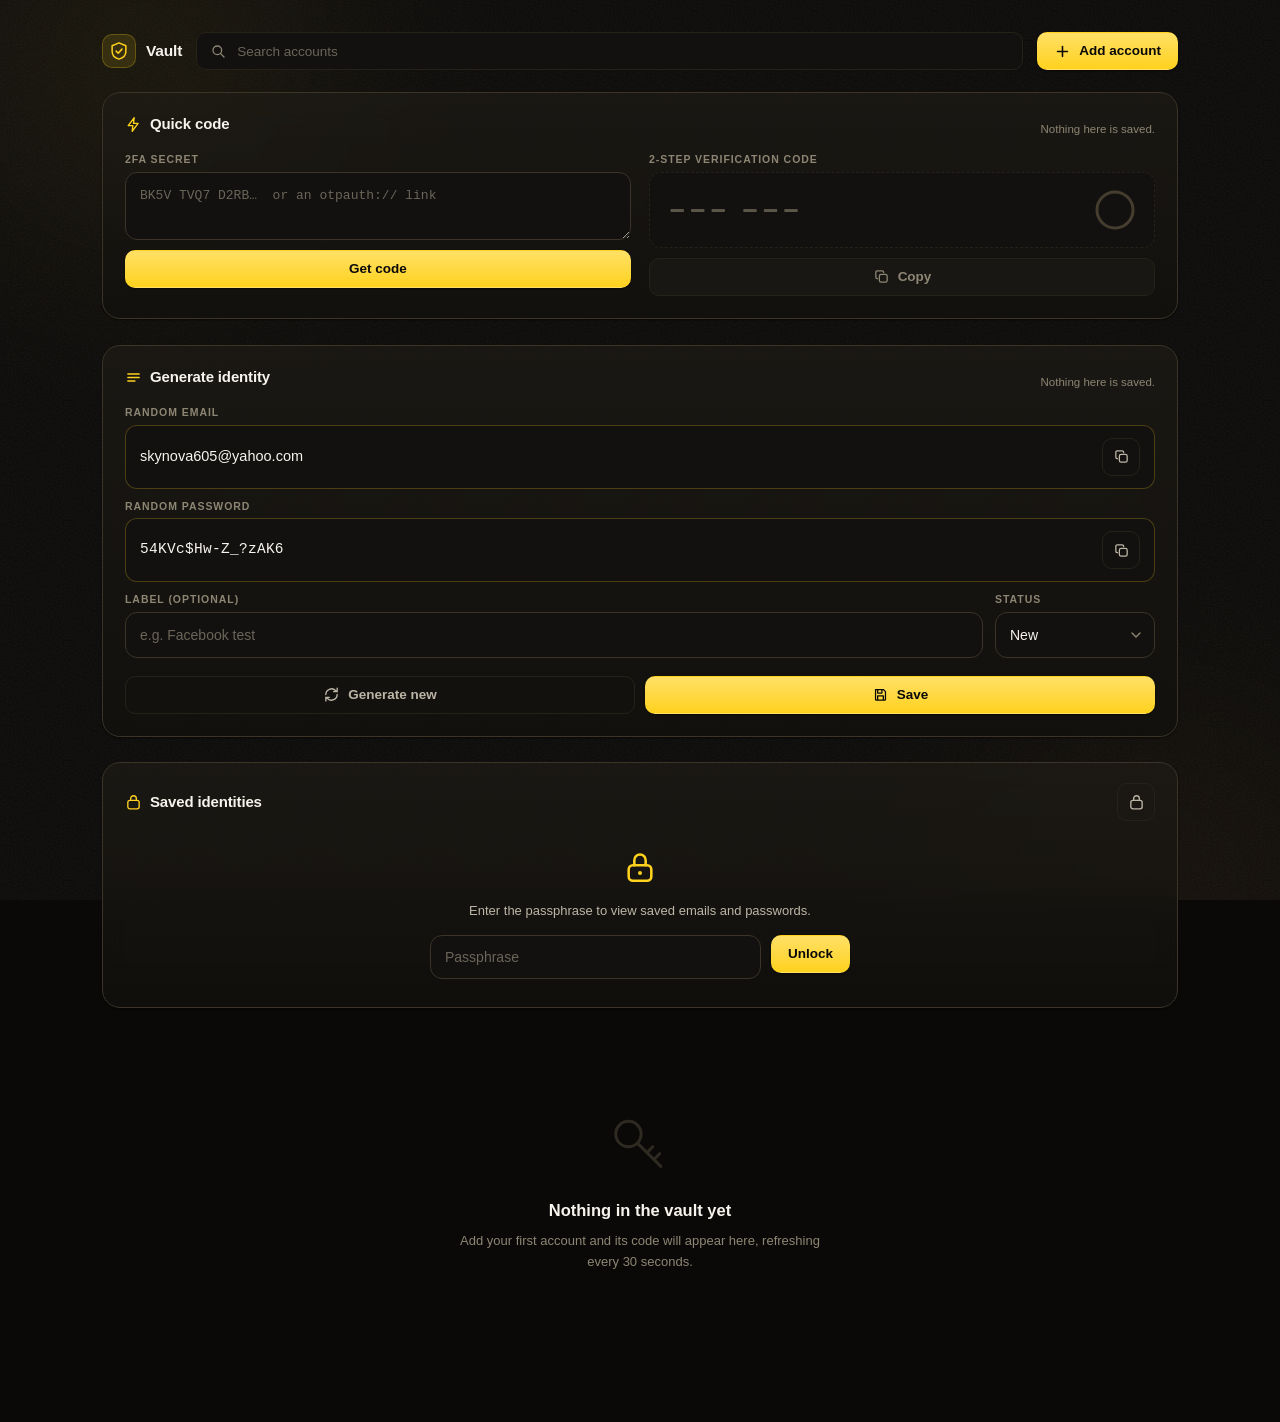
==== commit 82575dfe: "Update app.html" ====
--- a/app.html
+++ b/app.html
@@ -134,10 +134,23 @@
       </div>
     </div>
 
-    <label class="field">
-      <span class="field__label">Label (optional)</span>
-      <span class="field__wrap"><input id="gen-label" class="field__input" placeholder="e.g. Facebook test" spellcheck="false" /></span>
-    </label>
+    <div class="gen__meta">
+      <label class="field gen__label-field">
+        <span class="field__label">Label (optional)</span>
+        <span class="field__wrap"><input id="gen-label" class="field__input" placeholder="e.g. Facebook test" spellcheck="false" /></span>
+      </label>
+      <label class="field gen__status-field">
+        <span class="field__label">Status</span>
+        <span class="field__wrap">
+          <select id="gen-status" class="field__input">
+            <option value="new">New</option>
+            <option value="done">Done</option>
+            <option value="notworking">Not working</option>
+            <option value="disabled">Disabled</option>
+          </select>
+        </span>
+      </label>
+    </div>
 
     <div class="gen__actions">
       <button class="btn btn--ghost btn--block" id="gen-new" type="button">
--- a/app.css
+++ b/app.css
@@ -301,8 +301,79 @@
 .gen__val--mono { font-family: var(--font-mono); letter-spacing: .02em; }
 .gen__copy { flex: none; }
 .gen__copy.is-copied { border-color: var(--accent); color: var(--accent); }
-#gen-new { margin-top: 4px; }
-#gen-new svg { width: 17px; height: 17px; }
+.gen__actions { display: flex; gap: 10px; margin-top: 4px; }
+@media (max-width: 480px) { .gen__actions { flex-direction: column; } }
+#gen-new svg, #gen-save svg { width: 17px; height: 17px; }
+
+.gen__meta { display: grid; grid-template-columns: 1fr 160px; gap: 12px; }
+@media (max-width: 480px) { .gen__meta { grid-template-columns: 1fr; } }
+.gen__meta .field__input { cursor: text; }
+select.field__input { cursor: pointer; appearance: none; padding-right: 30px;
+  background-image: url("data:image/svg+xml,%3Csvg xmlns='http://www.w3.org/2000/svg' viewBox='0 0 24 24' fill='none' stroke='%238e8674' stroke-width='2' stroke-linecap='round'%3E%3Cpath d='m6 9 6 6 6-6'/%3E%3C/svg%3E");
+  background-repeat: no-repeat; background-position: right 10px center; background-size: 16px; }
+
+/* Status tag — one dot + label, colour by state. */
+.tag {
+  display: inline-flex; align-items: center; gap: 6px;
+  padding: 3px 10px; border-radius: 999px; cursor: pointer;
+  font: 600 11px/1.4 var(--font); letter-spacing: .02em;
+  border: 1px solid var(--border-strong); background: var(--surface-2); color: var(--text-dim);
+  user-select: none; transition: border-color .16s var(--ease);
+}
+.tag:hover { border-color: var(--accent-mid); }
+.tag::before { content: ""; width: 6px; height: 6px; border-radius: 50%; background: currentColor; }
+.tag[data-status="new"]        { color: #8ab4ff; }
+.tag[data-status="done"]       { color: #5fd08a; }
+.tag[data-status="notworking"] { color: var(--danger); }
+.tag[data-status="disabled"]   { color: var(--muted); }
+
+/* ── Saved identities ──────────────────────────────────────────────────── */
+
+.ids__gate { text-align: center; padding: 14px 0 6px; }
+.ids__gate-ic { width: 34px; height: 34px; color: var(--accent); margin-bottom: 10px; }
+.ids__gate-txt { margin: 0 0 14px; font-size: 13px; color: var(--text-dim); }
+.ids__gate-row { display: flex; gap: 10px; max-width: 420px; margin: 0 auto; }
+.ids__gate-row .field__input {
+  flex: 1; padding: 11px 14px;
+  background: var(--surface); border: 1px solid var(--border-strong);
+  border-radius: var(--radius); color: var(--text);
+}
+.ids__gate-row .field__input:focus { outline: none; border-color: var(--accent); box-shadow: 0 0 0 4px var(--accent-soft); }
+.ids__gate .err { margin: 12px auto 0; max-width: 420px; }
+
+.ids__list { display: grid; gap: 10px; }
+.ids__empty { text-align: center; padding: 18px 0; font-size: 13px; color: var(--muted); }
+
+.idrow {
+  display: grid;
+  grid-template-columns: 1fr auto;
+  gap: 6px 12px;
+  padding: 14px 16px;
+  background: var(--surface);
+  border: 1px solid var(--border-strong);
+  border-radius: var(--radius);
+}
+.idrow__label { grid-column: 1 / -1; font-size: 12px; font-weight: 600; color: var(--accent); margin-bottom: 2px; }
+.idrow__label:empty { display: none; }
+.idrow__top { grid-column: 1 / -1; display: flex; align-items: center; gap: 10px; flex-wrap: wrap; margin-bottom: 4px; }
+.idrow__top:empty { display: none; }
+.idrow__pair { display: flex; align-items: center; gap: 8px; min-width: 0; }
+.idrow__k { font-size: 11px; color: var(--muted); width: 34px; flex: none; text-transform: uppercase; letter-spacing: .05em; }
+.idrow__v { flex: 1; min-width: 0; font-size: 13.5px; color: var(--text); overflow: hidden; text-overflow: ellipsis; white-space: nowrap; user-select: all; }
+.idrow__v--mono { font-family: var(--font-mono); }
+.idrow__row2 { grid-column: 1; display: grid; gap: 6px; min-width: 0; }
+.idrow__acts { grid-column: 2; grid-row: 2 / 4; display: flex; flex-direction: column; gap: 6px; align-self: center; }
+.idrow__btn {
+  display: grid; place-items: center;
+  width: 32px; height: 32px; flex: none;
+  border-radius: 9px; cursor: pointer;
+  background: var(--surface-2); border: 1px solid var(--border-strong); color: var(--text-dim);
+  transition: all .16s var(--ease);
+}
+.idrow__btn:hover { border-color: var(--accent-mid); color: var(--accent); }
+.idrow__btn svg { width: 15px; height: 15px; }
+.idrow__btn.is-copied { border-color: var(--accent); color: var(--accent); }
+.idrow__btn--del:hover { border-color: var(--danger); color: var(--danger); background: var(--danger-soft); }
 
 /* ── App shell ─────────────────────────────────────────────────────────── */
 
